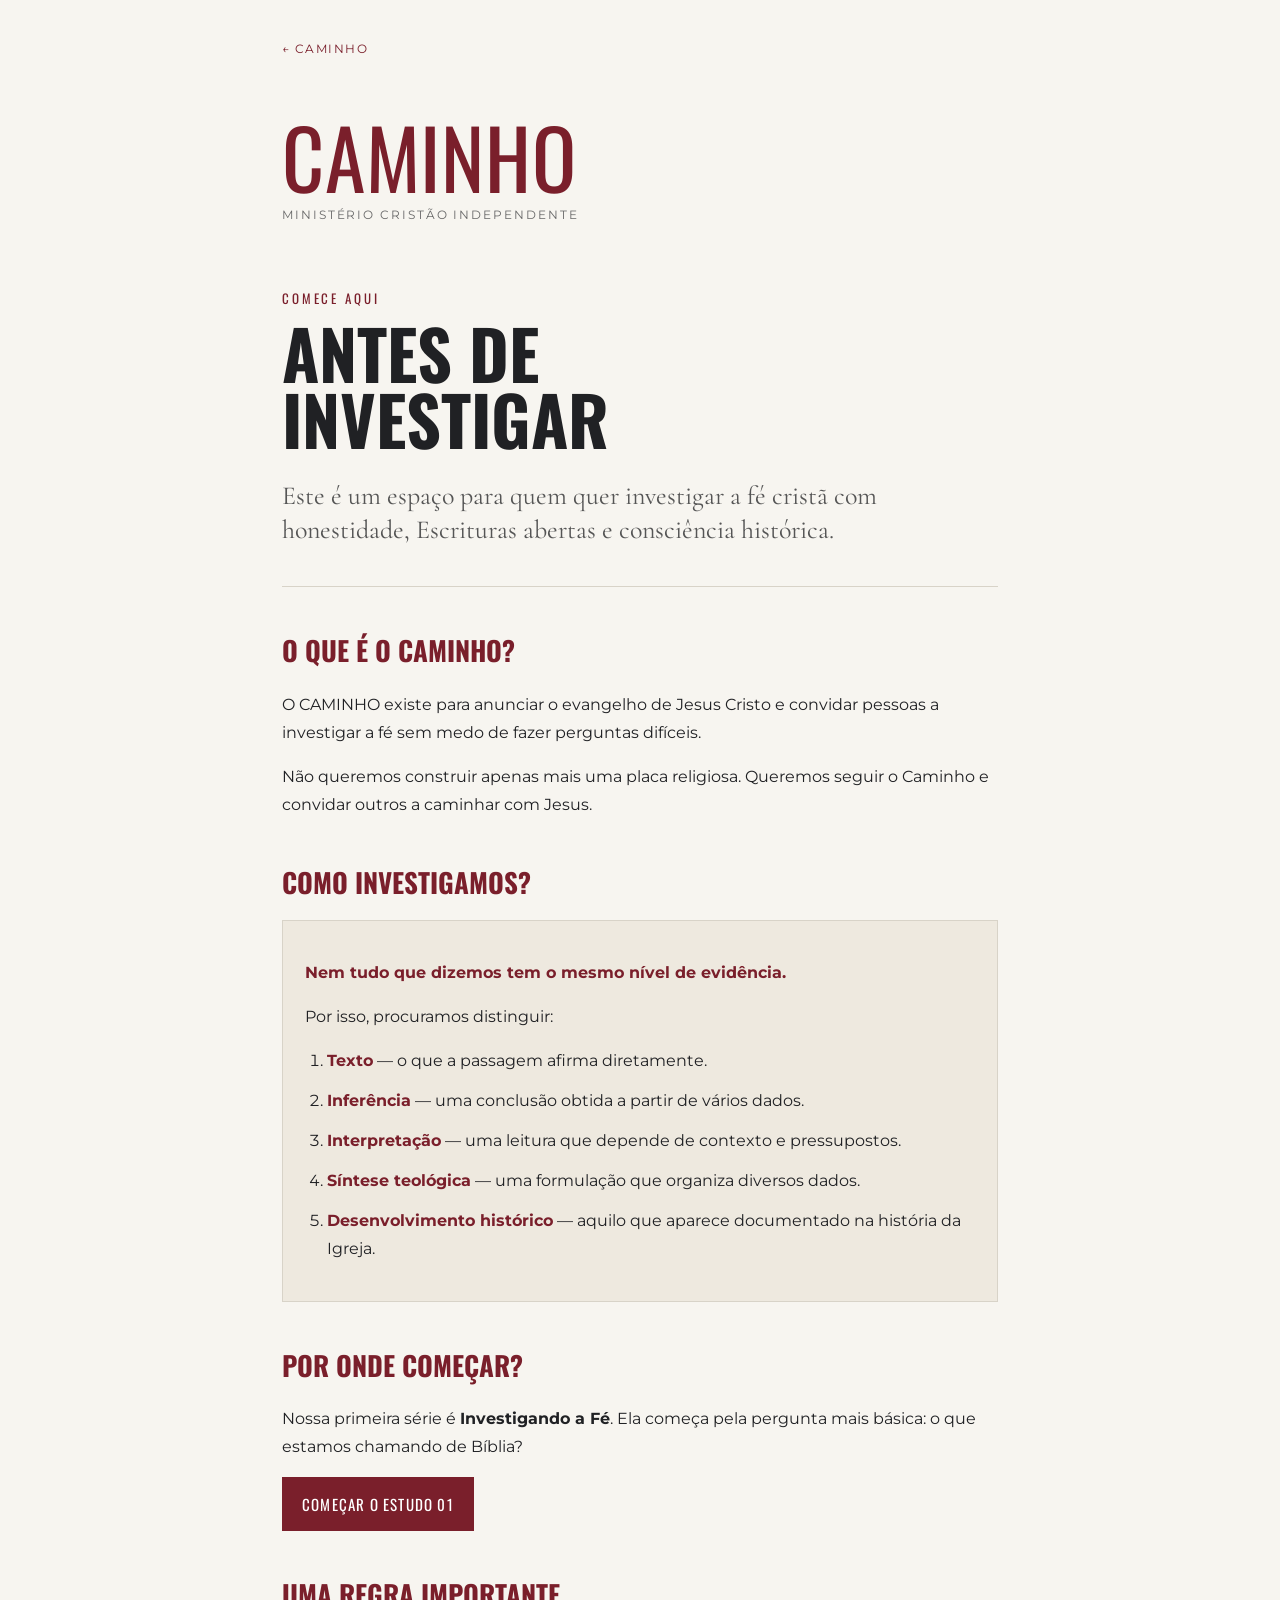
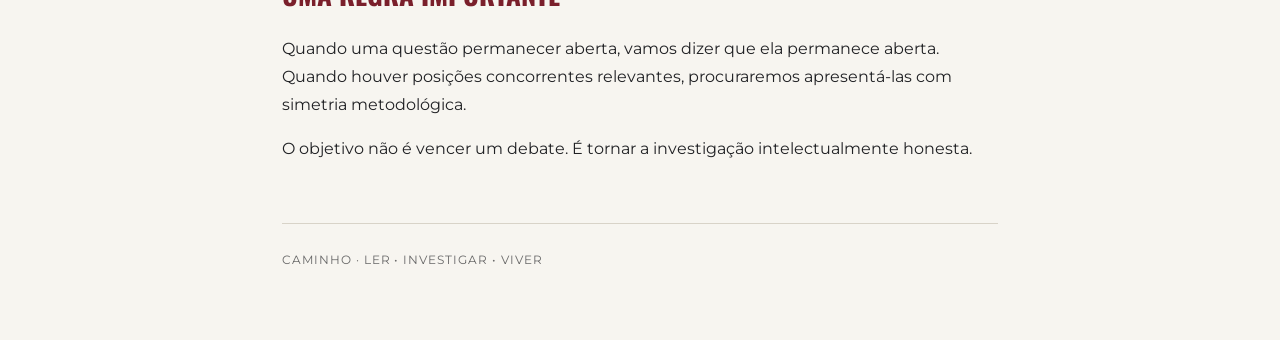
==== comece-aqui.html @ 80865716 "feat: add CAMINHO comece aqui page" ====
<!DOCTYPE html>
<html lang="pt-BR">
<head>
<meta charset="UTF-8">
<meta name="viewport" content="width=device-width, initial-scale=1.0">
<title>Comece aqui | CAMINHO</title>
<link rel="preconnect" href="https://fonts.googleapis.com">
<link href="https://fonts.googleapis.com/css2?family=Oswald:wght@400;500;600;700&family=Montserrat:wght@400;500;600&family=Cormorant+Garamond:ital,wght@0,500;0,600;1,500&display=swap" rel="stylesheet">
<style>
:root{--bg:#F7F5F0;--ink:#202124;--wine:#7A1F2B;--gold:#C9A66B;--muted:#686868}
*{box-sizing:border-box}body{margin:0;background:var(--bg);color:var(--ink);font-family:Montserrat,sans-serif;line-height:1.75}.wrap{max-width:760px;margin:auto;padding:34px 22px 70px}.back{font-size:12px;letter-spacing:.12em;text-transform:uppercase;color:var(--wine);text-decoration:none}.brand{margin-top:58px}.brand-name{font-family:Oswald,sans-serif;font-size:clamp(48px,12vw,82px);line-height:.9;text-transform:uppercase;color:var(--wine);letter-spacing:.01em}.descriptor{font-size:12px;letter-spacing:.16em;text-transform:uppercase;color:var(--muted);margin-top:10px}.kicker{margin-top:62px;font-family:Oswald,sans-serif;letter-spacing:.22em;color:var(--wine);font-size:13px}.title{font-family:Oswald,sans-serif;font-size:clamp(42px,9vw,68px);line-height:.98;text-transform:uppercase;margin:10px 0 18px}.intro{font-family:'Cormorant Garamond',serif;font-size:26px;line-height:1.3;color:#555;margin-bottom:40px}.rule{height:1px;background:#d8d3c8;margin:35px 0}.section{margin:40px 0}.section h2{font-family:Oswald,sans-serif;font-size:27px;text-transform:uppercase;color:var(--wine);margin:0 0 14px}.text{font-size:16px}.method{border:1px solid #d8d3c8;padding:22px;background:#eee9df}.method strong{color:var(--wine)}.steps{padding-left:22px}.steps li{margin:12px 0}.cta{display:inline-block;background:var(--wine);color:white;text-decoration:none;padding:14px 20px;font-family:Oswald,sans-serif;text-transform:uppercase;letter-spacing:.08em;font-size:15px}.note{font-size:13px;color:var(--muted);margin-top:20px}.footer{border-top:1px solid #d8d3c8;margin-top:60px;padding-top:25px;font-size:12px;color:var(--muted);letter-spacing:.08em;text-transform:uppercase}
</style>
</head>
<body>
<main class="wrap">
<a class="back" href="./">← CAMINHO</a>

<header class="brand">
  <div class="brand-name">CAMINHO</div>
  <div class="descriptor">Ministério Cristão Independente</div>
</header>

<div class="kicker">COMECE AQUI</div>
<h1 class="title">Antes de<br>investigar</h1>
<p class="intro">Este é um espaço para quem quer investigar a fé cristã com honestidade, Escrituras abertas e consciência histórica.</p>

<div class="rule"></div>

<section class="section">
<h2>O que é o CAMINHO?</h2>
<p class="text">O CAMINHO existe para anunciar o evangelho de Jesus Cristo e convidar pessoas a investigar a fé sem medo de fazer perguntas difíceis.</p>
<p class="text">Não queremos construir apenas mais uma placa religiosa. Queremos seguir o Caminho e convidar outros a caminhar com Jesus.</p>
</section>

<section class="section">
<h2>Como investigamos?</h2>
<div class="method">
<p><strong>Nem tudo que dizemos tem o mesmo nível de evidência.</strong></p>
<p>Por isso, procuramos distinguir:</p>
<ol class="steps">
<li><strong>Texto</strong> — o que a passagem afirma diretamente.</li>
<li><strong>Inferência</strong> — uma conclusão obtida a partir de vários dados.</li>
<li><strong>Interpretação</strong> — uma leitura que depende de contexto e pressupostos.</li>
<li><strong>Síntese teológica</strong> — uma formulação que organiza diversos dados.</li>
<li><strong>Desenvolvimento histórico</strong> — aquilo que aparece documentado na história da Igreja.</li>
</ol>
</div>
</section>

<section class="section">
<h2>Por onde começar?</h2>
<p class="text">Nossa primeira série é <strong>Investigando a Fé</strong>. Ela começa pela pergunta mais básica: o que estamos chamando de Bíblia?</p>
<a class="cta" href="estudos/estudo-01.html">Começar o Estudo 01</a>
</section>

<section class="section">
<h2>Uma regra importante</h2>
<p class="text">Quando uma questão permanecer aberta, vamos dizer que ela permanece aberta. Quando houver posições concorrentes relevantes, procuraremos apresentá-las com simetria metodológica.</p>
<p class="text">O objetivo não é vencer um debate. É tornar a investigação intelectualmente honesta.</p>
</section>

<div class="footer">CAMINHO · Ler • Investigar • Viver</div>
</main>
</body>
</html>
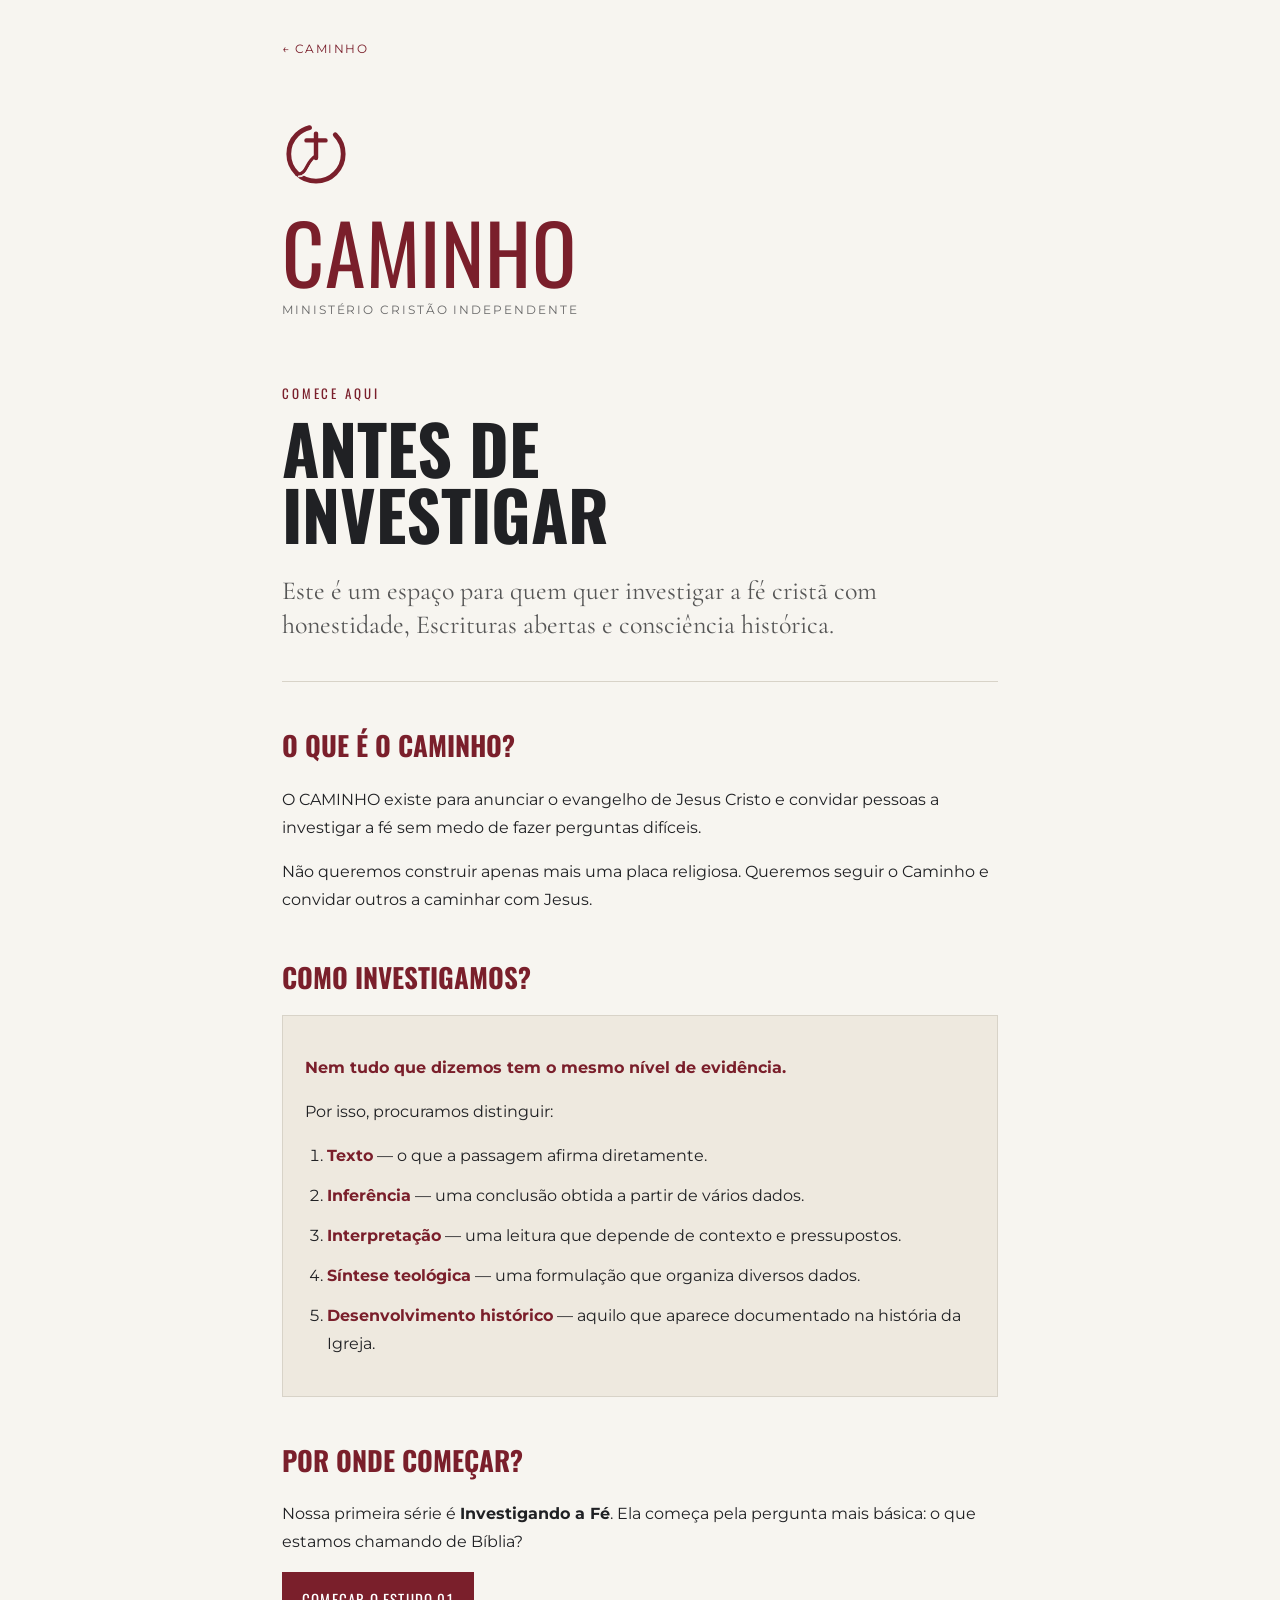
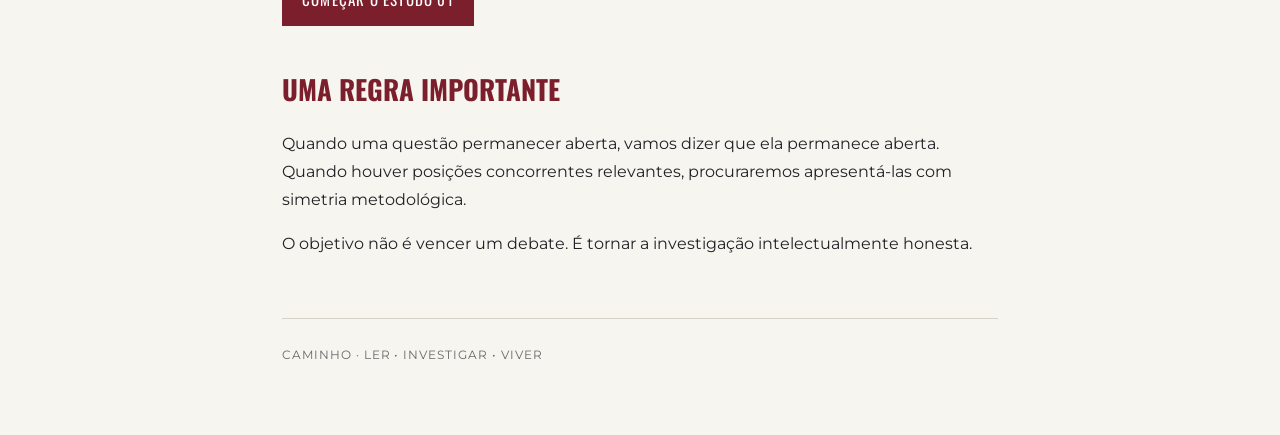
==== commit 5991d314: "Integrar identidade visual oficial CAMINHO" ====
--- a/comece-aqui.html
+++ b/comece-aqui.html
@@ -4,11 +4,12 @@
 <meta charset="UTF-8">
 <meta name="viewport" content="width=device-width, initial-scale=1.0">
 <title>Comece aqui | CAMINHO</title>
+<link rel="icon" href="assets/logo/caminho.svg" type="image/svg+xml">
 <link rel="preconnect" href="https://fonts.googleapis.com">
 <link href="https://fonts.googleapis.com/css2?family=Oswald:wght@400;500;600;700&family=Montserrat:wght@400;500;600&family=Cormorant+Garamond:ital,wght@0,500;0,600;1,500&display=swap" rel="stylesheet">
 <style>
 :root{--bg:#F7F5F0;--ink:#202124;--wine:#7A1F2B;--gold:#C9A66B;--muted:#686868}
-*{box-sizing:border-box}body{margin:0;background:var(--bg);color:var(--ink);font-family:Montserrat,sans-serif;line-height:1.75}.wrap{max-width:760px;margin:auto;padding:34px 22px 70px}.back{font-size:12px;letter-spacing:.12em;text-transform:uppercase;color:var(--wine);text-decoration:none}.brand{margin-top:58px}.brand-name{font-family:Oswald,sans-serif;font-size:clamp(48px,12vw,82px);line-height:.9;text-transform:uppercase;color:var(--wine);letter-spacing:.01em}.descriptor{font-size:12px;letter-spacing:.16em;text-transform:uppercase;color:var(--muted);margin-top:10px}.kicker{margin-top:62px;font-family:Oswald,sans-serif;letter-spacing:.22em;color:var(--wine);font-size:13px}.title{font-family:Oswald,sans-serif;font-size:clamp(42px,9vw,68px);line-height:.98;text-transform:uppercase;margin:10px 0 18px}.intro{font-family:'Cormorant Garamond',serif;font-size:26px;line-height:1.3;color:#555;margin-bottom:40px}.rule{height:1px;background:#d8d3c8;margin:35px 0}.section{margin:40px 0}.section h2{font-family:Oswald,sans-serif;font-size:27px;text-transform:uppercase;color:var(--wine);margin:0 0 14px}.text{font-size:16px}.method{border:1px solid #d8d3c8;padding:22px;background:#eee9df}.method strong{color:var(--wine)}.steps{padding-left:22px}.steps li{margin:12px 0}.cta{display:inline-block;background:var(--wine);color:white;text-decoration:none;padding:14px 20px;font-family:Oswald,sans-serif;text-transform:uppercase;letter-spacing:.08em;font-size:15px}.note{font-size:13px;color:var(--muted);margin-top:20px}.footer{border-top:1px solid #d8d3c8;margin-top:60px;padding-top:25px;font-size:12px;color:var(--muted);letter-spacing:.08em;text-transform:uppercase}
+*{box-sizing:border-box}body{margin:0;background:var(--bg);color:var(--ink);font-family:Montserrat,sans-serif;line-height:1.75}.wrap{max-width:760px;margin:auto;padding:34px 22px 70px}.back{font-size:12px;letter-spacing:.12em;text-transform:uppercase;color:var(--wine);text-decoration:none}.brand{margin-top:58px}.brand-logo{width:68px;height:68px;margin-bottom:18px}.brand-name{font-family:Oswald,sans-serif;font-size:clamp(48px,12vw,82px);line-height:.9;text-transform:uppercase;color:var(--wine);letter-spacing:.01em}.descriptor{font-size:12px;letter-spacing:.16em;text-transform:uppercase;color:var(--muted);margin-top:10px}.kicker{margin-top:62px;font-family:Oswald,sans-serif;letter-spacing:.22em;color:var(--wine);font-size:13px}.title{font-family:Oswald,sans-serif;font-size:clamp(42px,9vw,68px);line-height:.98;text-transform:uppercase;margin:10px 0 18px}.intro{font-family:'Cormorant Garamond',serif;font-size:26px;line-height:1.3;color:#555;margin-bottom:40px}.rule{height:1px;background:#d8d3c8;margin:35px 0}.section{margin:40px 0}.section h2{font-family:Oswald,sans-serif;font-size:27px;text-transform:uppercase;color:var(--wine);margin:0 0 14px}.text{font-size:16px}.method{border:1px solid #d8d3c8;padding:22px;background:#eee9df}.method strong{color:var(--wine)}.steps{padding-left:22px}.steps li{margin:12px 0}.cta{display:inline-block;background:var(--wine);color:white;text-decoration:none;padding:14px 20px;font-family:Oswald,sans-serif;text-transform:uppercase;letter-spacing:.08em;font-size:15px}.note{font-size:13px;color:var(--muted);margin-top:20px}.footer{border-top:1px solid #d8d3c8;margin-top:60px;padding-top:25px;font-size:12px;color:var(--muted);letter-spacing:.08em;text-transform:uppercase}
 </style>
 </head>
 <body>
@@ -16,6 +17,7 @@
 <a class="back" href="./">← CAMINHO</a>
 
 <header class="brand">
+  <img class="brand-logo" src="assets/logo/caminho.svg" alt="Símbolo do CAMINHO">
   <div class="brand-name">CAMINHO</div>
   <div class="descriptor">Ministério Cristão Independente</div>
 </header>
@@ -62,4 +64,4 @@
 <div class="footer">CAMINHO · Ler • Investigar • Viver</div>
 </main>
 </body>
-</html>
+</html>
